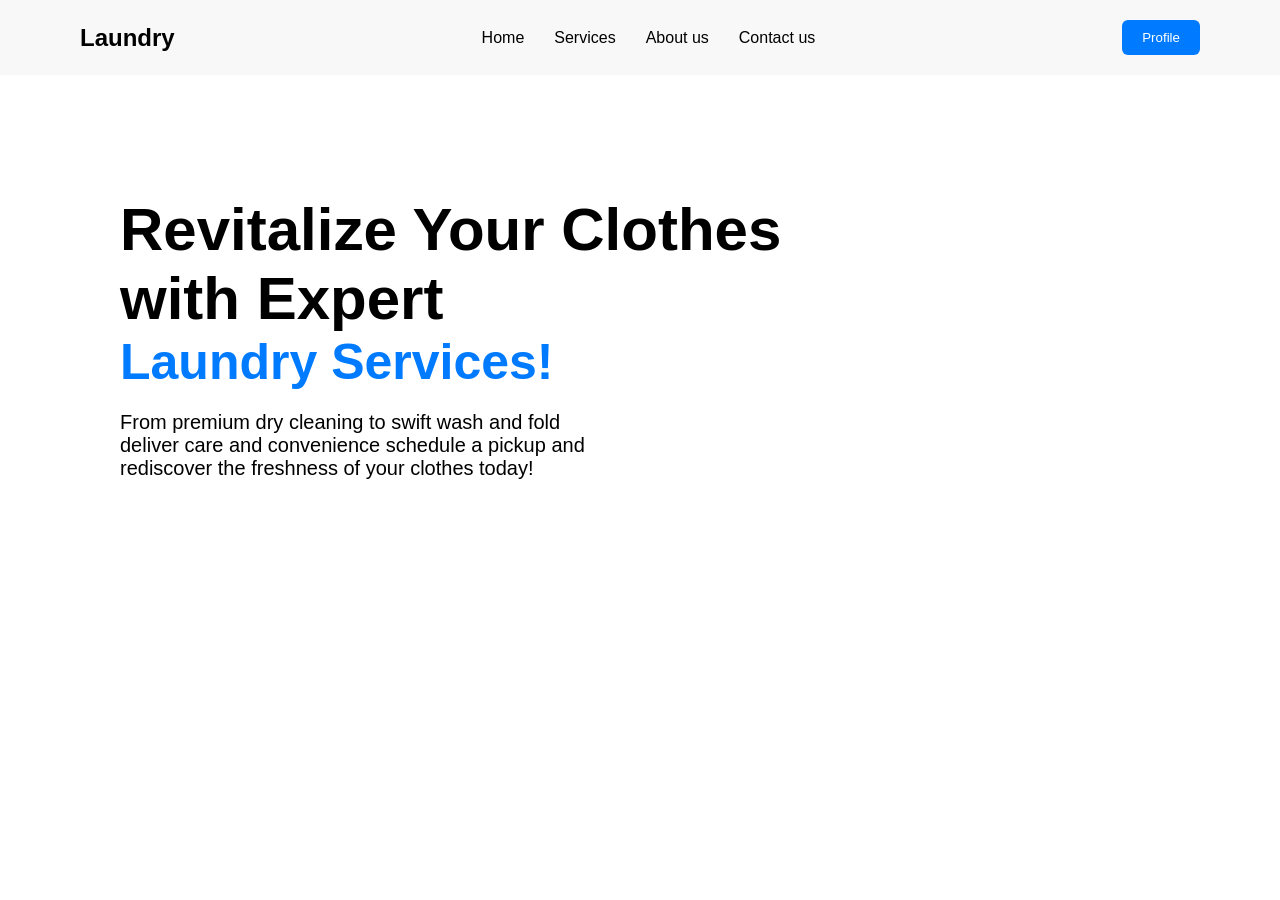
==== assignment-4/index.html @ f38f3993 "added title and para with css" ====
<!DOCTYPE html>
<html lang="en">
<head>
    <meta charset="UTF-8">
    <meta name="viewport" content="width=device-width, initial-scale=1.0">
    <title>Laundry website</title>
    <link rel="stylesheet" href="style.css">
</head>
<body>

    <header>
        <nav class="navbar">
            <h2 class="nav-h2">Laundry</h2>

            <ul class="nav-items">
                <li><a href="#">Home</a></li>
                <li><a href="#">Services</a></li>
                <li><a href="#">About us</a></li>
                <li><a href="#">Contact us</a></li>
            </ul>

            <button class="profile-btn">Profile</button>
        </nav>
    </header>

    <div class="h1">
        <h1 class="h1-1">Revitalize Your Clothes <br> with Expert</h1>
        <h1><span class="h1-2">Laundry Services!</span></h1>
        <p class="para">From premium dry cleaning to swift wash and fold <br> 
        deliver care and convenience schedule a pickup and <br>
        rediscover the freshness of your clothes today!</p>
    </div>
    
</body>
</html>
---- assignment-4/style.css ----
* {
    margin: 0;
    padding: 0;
    box-sizing: border-box;
}

.navbar {
    display: flex;
    justify-content: space-between;
    align-items: center;
    padding: 20px 80px;
    background-color: #f8f8f8;
}

.nav-items {
    display: flex;
    gap: 30px;
    list-style: none;
    justify-content: center;
    flex: 2;
}

.nav-h2 {
    font-family: sans-serif;
    font-weight: 600;
}

.nav-items a {
    text-decoration: none;
    color: black;
    font-size: 16px;
    font-family: sans-serif;
    font-weight: 500;
    position: relative;
    display: inline-block;
}

.nav-items a::after {
    content: "";
    position: absolute;
    left: 0;
    bottom: -5px;
    width: 0;
    height: 2px;
    background: #007bff;
    transition: width 0.3s ease;
}

.nav-items a:hover::after {
    width: 100%;
}

.profile-btn {
    flex: 1;
    max-width: fit-content;
    margin-left: auto;
    padding: 10px 20px;
    border: none;
    background: #007bff;
    color: white;
    border-radius: 6px;
    cursor: pointer;
}

.h1 {
    margin: 120px;
}

.h1-1 {
    font-family: sans-serif;
    font-size: 60px;
}

.h1-2 {
    font-family: sans-serif;
    color: #007bff;
    font-size: 50px;
}

.para {
    font-family: sans-serif;
    font-size: 20px;
    margin-top: 20px;
}
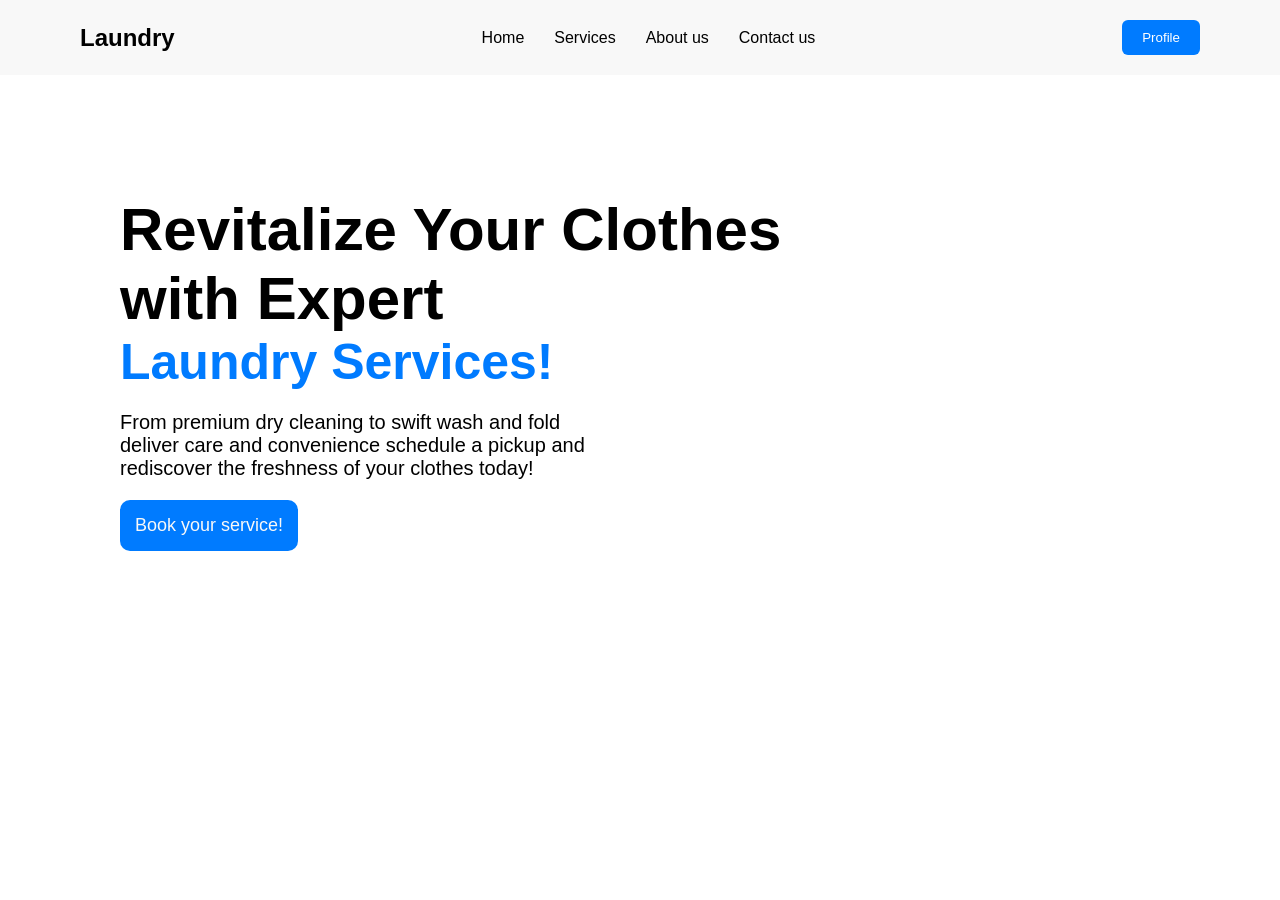
==== commit 6accb85d: "img added" ====
--- a/assignment-4/index.html
+++ b/assignment-4/index.html
@@ -29,7 +29,12 @@
         <p class="para">From premium dry cleaning to swift wash and fold <br> 
         deliver care and convenience schedule a pickup and <br>
         rediscover the freshness of your clothes today!</p>
+
+        <button class="service-btn">Book your service!</button>
     </div>
     
+    <div class="img">
+        <img src="img.png" alt="">
+    </div>
 </body>
 </html>
--- a/assignment-4/style.css
+++ b/assignment-4/style.css
@@ -81,4 +81,27 @@
     font-family: sans-serif;
     font-size: 20px;
     margin-top: 20px;
+}
+
+.service-btn {
+    margin-top: 20px;
+    background-color: #007bff;
+    color: #f8f8f8;
+    padding: 15px;
+    font-family: sans-serif;
+    font-size: 18px;
+    border-radius: 10px;
+    border-style: none;
+}
+
+.service-btn:hover {
+    background-color: #0056b3;
+    box-shadow: 0 8px 20px rgba(0, 123, 255, 0.3);
+}
+
+.img {
+    max-width: 100%;
+    height: auto;
+    display: block;
+
 }
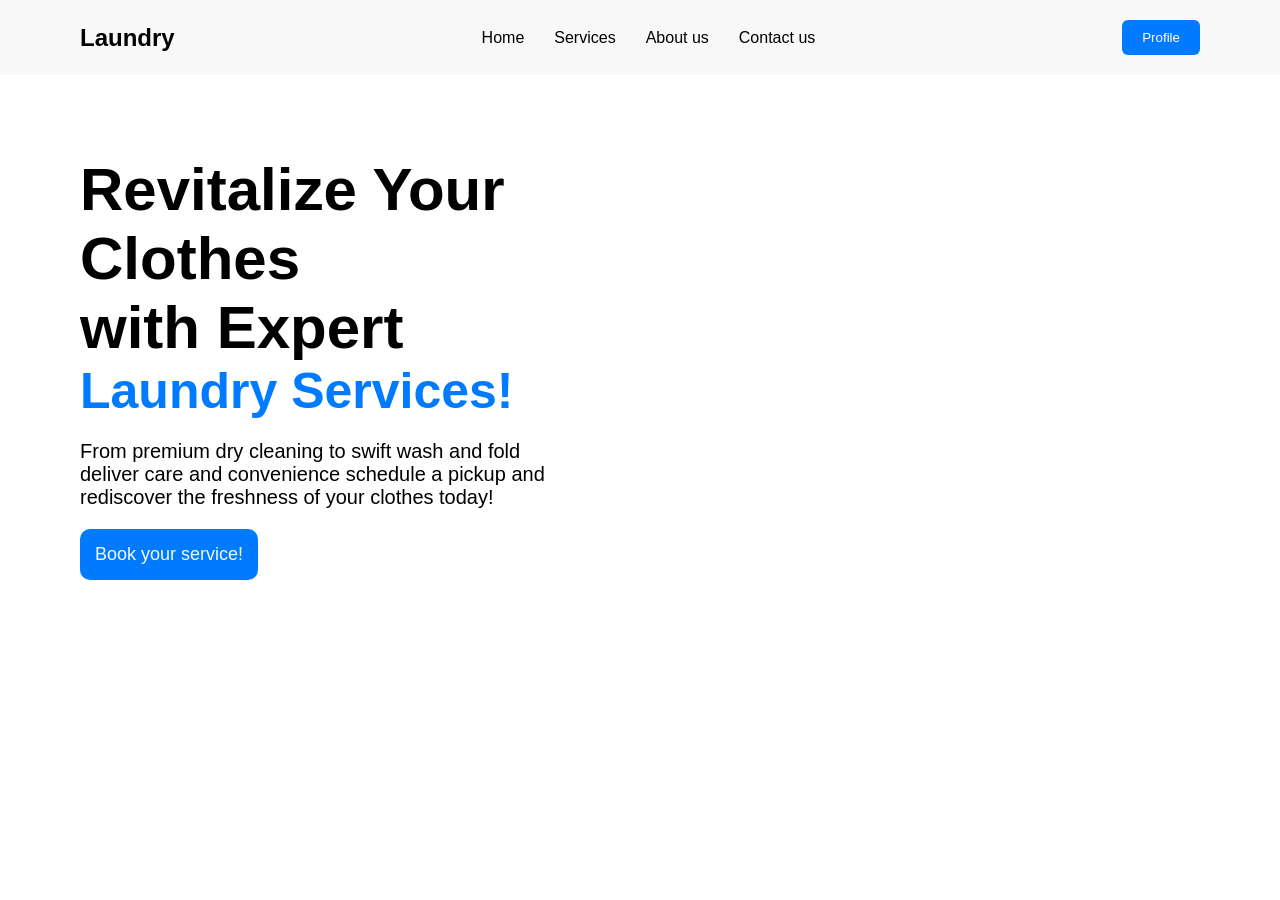
==== commit 16586bf5: "image fixed to right" ====
--- a/assignment-4/index.html
+++ b/assignment-4/index.html
@@ -23,18 +23,24 @@
         </nav>
     </header>
 
+    <div class="hero">
+
     <div class="h1">
         <h1 class="h1-1">Revitalize Your Clothes <br> with Expert</h1>
         <h1><span class="h1-2">Laundry Services!</span></h1>
-        <p class="para">From premium dry cleaning to swift wash and fold <br> 
-        deliver care and convenience schedule a pickup and <br>
-        rediscover the freshness of your clothes today!</p>
+
+        <p class="para">
+            From premium dry cleaning to swift wash and fold <br>
+            deliver care and convenience schedule a pickup and <br>
+            rediscover the freshness of your clothes today!
+        </p>
 
         <button class="service-btn">Book your service!</button>
     </div>
-    
+
     <div class="img">
         <img src="img.png" alt="">
     </div>
+</div>
 </body>
 </html>
--- a/assignment-4/style.css
+++ b/assignment-4/style.css
@@ -99,9 +99,27 @@
     box-shadow: 0 8px 20px rgba(0, 123, 255, 0.3);
 }
 
+.hero {
+    display: flex;
+    justify-content: space-between;
+    align-items: flex-start; 
+    padding: 80px;
+    gap: 50px;
+}
+
+.h1 {
+    flex: 1;
+    margin: 0;
+}
+
 .img {
+    flex: 1;
+    display: flex;
+    justify-content: flex-end;
+}
+
+.img img {
+    width: 500px;
     max-width: 100%;
     height: auto;
-    display: block;
-
-}+}
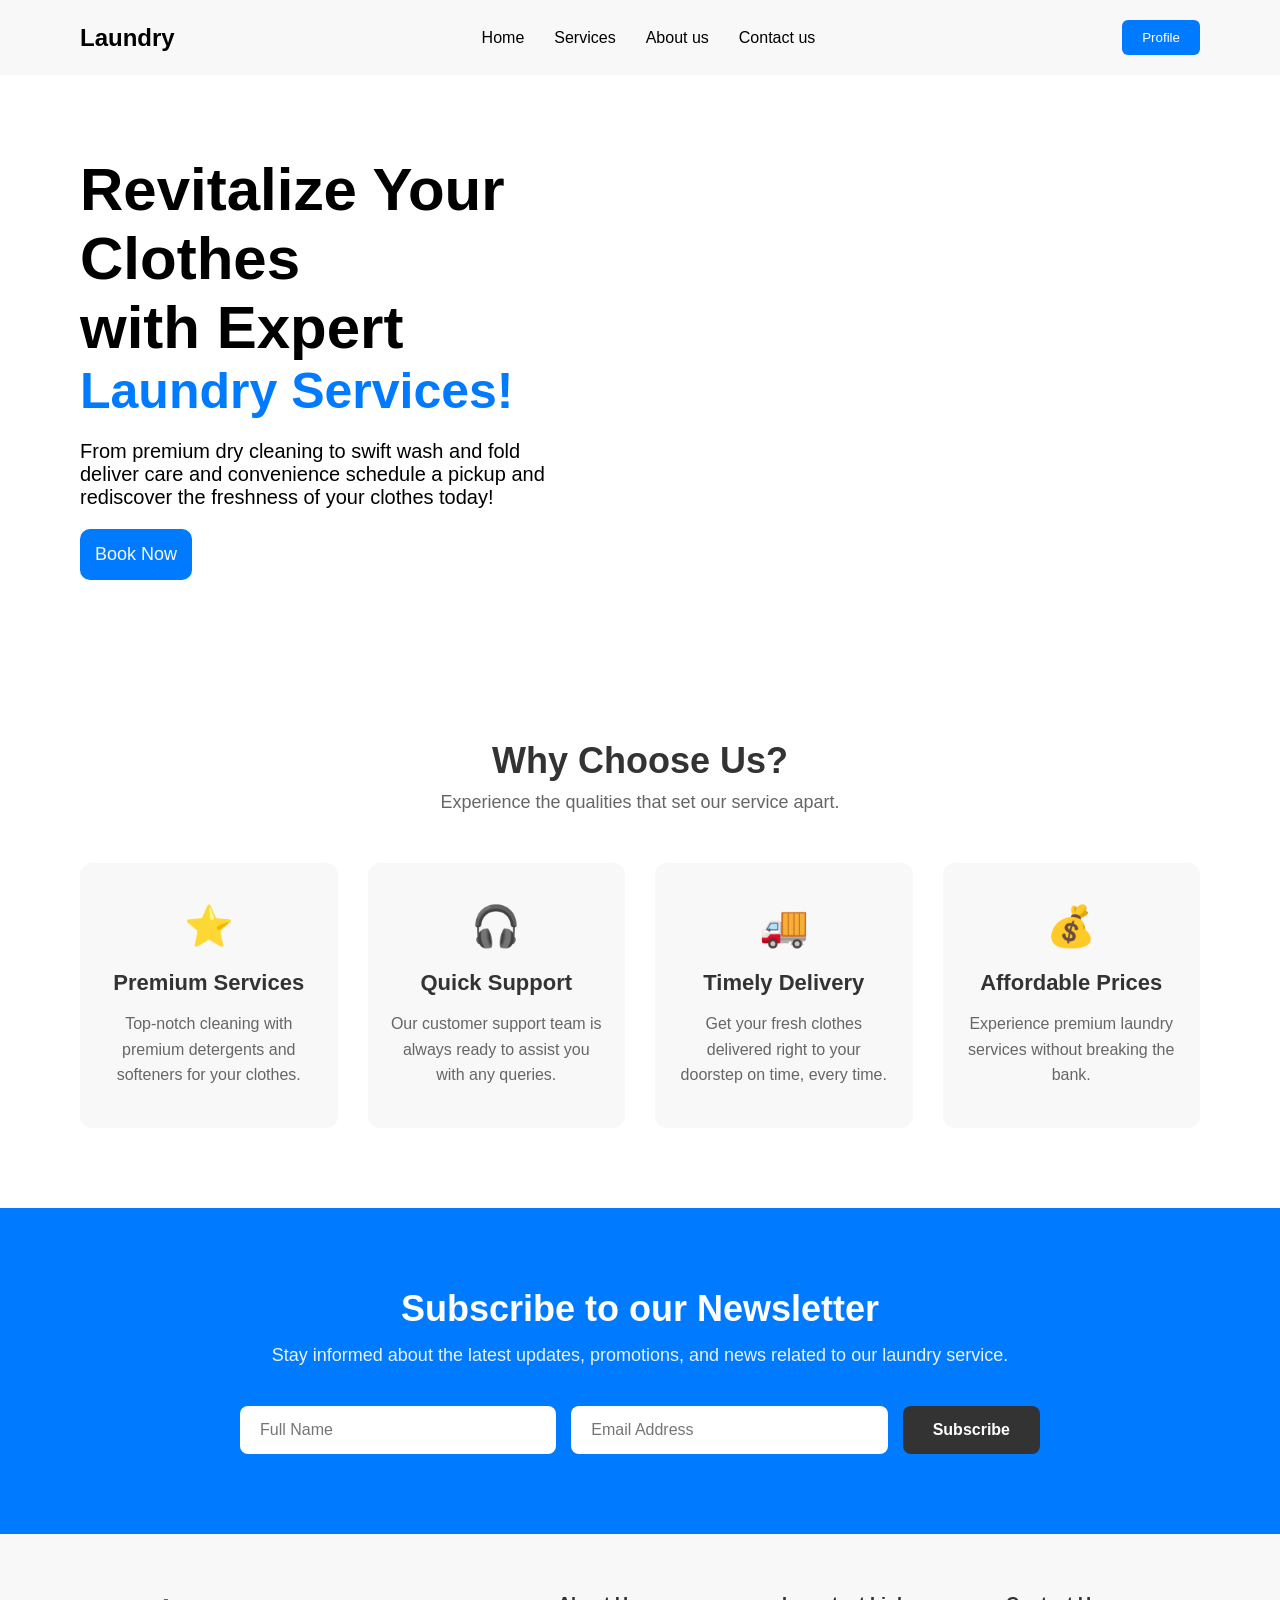
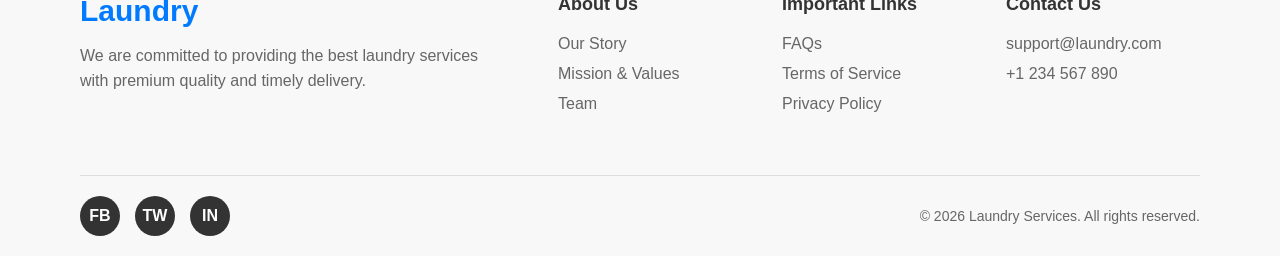
==== commit 0dfaf05f: "integrated email.js" ====
--- a/assignment-4/index.html
+++ b/assignment-4/index.html
@@ -35,12 +35,99 @@
             rediscover the freshness of your clothes today!
         </p>
 
-        <button class="service-btn">Book your service!</button>
+        <button class="service-btn" id="book-btn">Book Now</button>
+        <div id="booking-msg" class="booking-msg">Thank you For Booking the Service We will get back to you soon!</div>
     </div>
 
     <div class="img">
         <img src="img.png" alt="">
     </div>
 </div>
+
+<section class="quality-section">
+    <div class="section-title">
+        <h2>Why Choose Us?</h2>
+        <p>Experience the qualities that set our service apart.</p>
+    </div>
+    <div class="qualities-container">
+        <div class="quality-card">
+            <div class="icon">⭐</div>
+            <h3>Premium Services</h3>
+            <p>Top-notch cleaning with premium detergents and softeners for your clothes.</p>
+        </div>
+        <div class="quality-card">
+            <div class="icon">🎧</div>
+            <h3>Quick Support</h3>
+            <p>Our customer support team is always ready to assist you with any queries.</p>
+        </div>
+        <div class="quality-card">
+            <div class="icon">🚚</div>
+            <h3>Timely Delivery</h3>
+            <p>Get your fresh clothes delivered right to your doorstep on time, every time.</p>
+        </div>
+        <div class="quality-card">
+            <div class="icon">💰</div>
+            <h3>Affordable Prices</h3>
+            <p>Experience premium laundry services without breaking the bank.</p>
+        </div>
+    </div>
+</section>
+
+<section class="newsletter-section">
+    <div class="newsletter-content">
+        <h2>Subscribe to our Newsletter</h2>
+        <p>Stay informed about the latest updates, promotions, and news related to our laundry service.</p>
+        <form id="newsletter-form" class="newsletter-form">
+            <input type="text" id="name" placeholder="Full Name" required>
+            <input type="email" id="email" placeholder="Email Address" required>
+            <button type="submit" class="subscribe-btn">Subscribe</button>
+        </form>
+    </div>
+</section>
+
+<footer class="footer">
+    <div class="footer-container">
+        <div class="footer-logo">
+            <h2>Laundry</h2>
+            <p>We are committed to providing the best laundry services with premium quality and timely delivery.</p>
+        </div>
+        <div class="footer-links">
+            <div class="link-group">
+                <h3>About Us</h3>
+                <ul>
+                    <li><a href="#">Our Story</a></li>
+                    <li><a href="#">Mission & Values</a></li>
+                    <li><a href="#">Team</a></li>
+                </ul>
+            </div>
+            <div class="link-group">
+                <h3>Important Links</h3>
+                <ul>
+                    <li><a href="#">FAQs</a></li>
+                    <li><a href="#">Terms of Service</a></li>
+                    <li><a href="#">Privacy Policy</a></li>
+                </ul>
+            </div>
+            <div class="link-group">
+                <h3>Contact Us</h3>
+                <ul>
+                    <li><a href="mailto:support@laundry.com">support@laundry.com</a></li>
+                    <li><a href="tel:+1234567890">+1 234 567 890</a></li>
+                </ul>
+            </div>
+        </div>
+    </div>
+    <div class="footer-bottom">
+        <div class="social-icons">
+            <a href="#">FB</a>
+            <a href="#">TW</a>
+            <a href="#">IN</a>
+        </div>
+        <p>&copy; 2026 Laundry Services. All rights reserved.</p>
+    </div>
+</footer>
+
+<script type="text/javascript" src="https://cdn.jsdelivr.net/npm/@emailjs/browser@3/dist/email.min.js"></script>
+<script src="script.js"></script>
 </body>
 </html>
--- a/assignment-4/style.css
+++ b/assignment-4/style.css
@@ -123,3 +123,245 @@
     max-width: 100%;
     height: auto;
 }
+
+/* Booking Message */
+.booking-msg {
+    display: none;
+    color: #28a745;
+    margin-top: 15px;
+    font-family: sans-serif;
+    font-size: 16px;
+    font-weight: 500;
+}
+
+/* Quality Description Section */
+.quality-section {
+    padding: 80px;
+    background-color: #fff;
+    text-align: center;
+}
+
+.section-title {
+    margin-bottom: 50px;
+}
+
+.section-title h2 {
+    font-family: sans-serif;
+    font-size: 36px;
+    color: #333;
+}
+
+.section-title p {
+    font-family: sans-serif;
+    color: #666;
+    margin-top: 10px;
+    font-size: 18px;
+}
+
+.qualities-container {
+    display: flex;
+    justify-content: space-between;
+    gap: 30px;
+    flex-wrap: wrap;
+}
+
+.quality-card {
+    flex: 1;
+    min-width: 250px;
+    padding: 40px 20px;
+    background: #f8f8f8;
+    border-radius: 12px;
+    transition: transform 0.3s ease, box-shadow 0.3s ease;
+}
+
+.quality-card:hover {
+    transform: translateY(-10px);
+    box-shadow: 0 15px 30px rgba(0,0,0,0.1);
+    background: #fff;
+}
+
+.quality-card .icon {
+    font-size: 40px;
+    margin-bottom: 20px;
+}
+
+.quality-card h3 {
+    font-family: sans-serif;
+    font-size: 22px;
+    color: #333;
+    margin-bottom: 15px;
+}
+
+.quality-card p {
+    font-family: sans-serif;
+    color: #666;
+    line-height: 1.6;
+}
+
+/* Newsletter Section */
+.newsletter-section {
+    background-color: #007bff;
+    padding: 80px 20px;
+    text-align: center;
+    color: white;
+}
+
+.newsletter-content h2 {
+    font-family: sans-serif;
+    font-size: 36px;
+    margin-bottom: 15px;
+}
+
+.newsletter-content p {
+    font-family: sans-serif;
+    font-size: 18px;
+    margin-bottom: 40px;
+    opacity: 0.9;
+}
+
+.newsletter-form {
+    display: flex;
+    justify-content: center;
+    gap: 15px;
+    max-width: 800px;
+    margin: 0 auto;
+    flex-wrap: wrap;
+}
+
+.newsletter-form input {
+    padding: 15px 20px;
+    border: none;
+    border-radius: 8px;
+    font-size: 16px;
+    font-family: sans-serif;
+    flex: 1;
+    min-width: 200px;
+}
+
+.newsletter-form input:focus {
+    outline: 2px solid #fff;
+}
+
+.subscribe-btn {
+    padding: 15px 30px;
+    background-color: #333;
+    color: white;
+    border: none;
+    border-radius: 8px;
+    font-size: 16px;
+    font-family: sans-serif;
+    cursor: pointer;
+    transition: background-color 0.3s ease;
+    font-weight: 600;
+}
+
+.subscribe-btn:hover {
+    background-color: #111;
+}
+
+/* Footer */
+.footer {
+    background-color: #f8f8f8;
+    padding: 60px 80px 20px;
+    font-family: sans-serif;
+}
+
+.footer-container {
+    display: flex;
+    justify-content: space-between;
+    gap: 50px;
+    flex-wrap: wrap;
+    margin-bottom: 50px;
+}
+
+.footer-logo {
+    flex: 2;
+    min-width: 250px;
+}
+
+.footer-logo h2 {
+    font-size: 30px;
+    color: #007bff;
+    margin-bottom: 15px;
+}
+
+.footer-logo p {
+    color: #666;
+    line-height: 1.6;
+}
+
+.footer-links {
+    flex: 3;
+    display: flex;
+    justify-content: space-between;
+    gap: 30px;
+    flex-wrap: wrap;
+}
+
+.link-group {
+    flex: 1;
+    min-width: 150px;
+}
+
+.link-group h3 {
+    font-size: 18px;
+    color: #333;
+    margin-bottom: 20px;
+}
+
+.link-group ul {
+    list-style: none;
+    padding: 0;
+}
+
+.link-group ul li {
+    margin-bottom: 12px;
+}
+
+.link-group ul li a {
+    text-decoration: none;
+    color: #666;
+    transition: color 0.3s ease;
+}
+
+.link-group ul li a:hover {
+    color: #007bff;
+}
+
+.footer-bottom {
+    display: flex;
+    justify-content: space-between;
+    align-items: center;
+    padding-top: 20px;
+    border-top: 1px solid #ddd;
+    flex-wrap: wrap;
+    gap: 20px;
+}
+
+.social-icons {
+    display: flex;
+    gap: 15px;
+}
+
+.social-icons a {
+    display: flex;
+    align-items: center;
+    justify-content: center;
+    width: 40px;
+    height: 40px;
+    background-color: #333;
+    color: white;
+    text-decoration: none;
+    border-radius: 50%;
+    transition: background-color 0.3s ease;
+    font-weight: 600;
+}
+
+.social-icons a:hover {
+    background-color: #007bff;
+}
+
+.footer-bottom p {
+    color: #666;
+    font-size: 14px;
+}
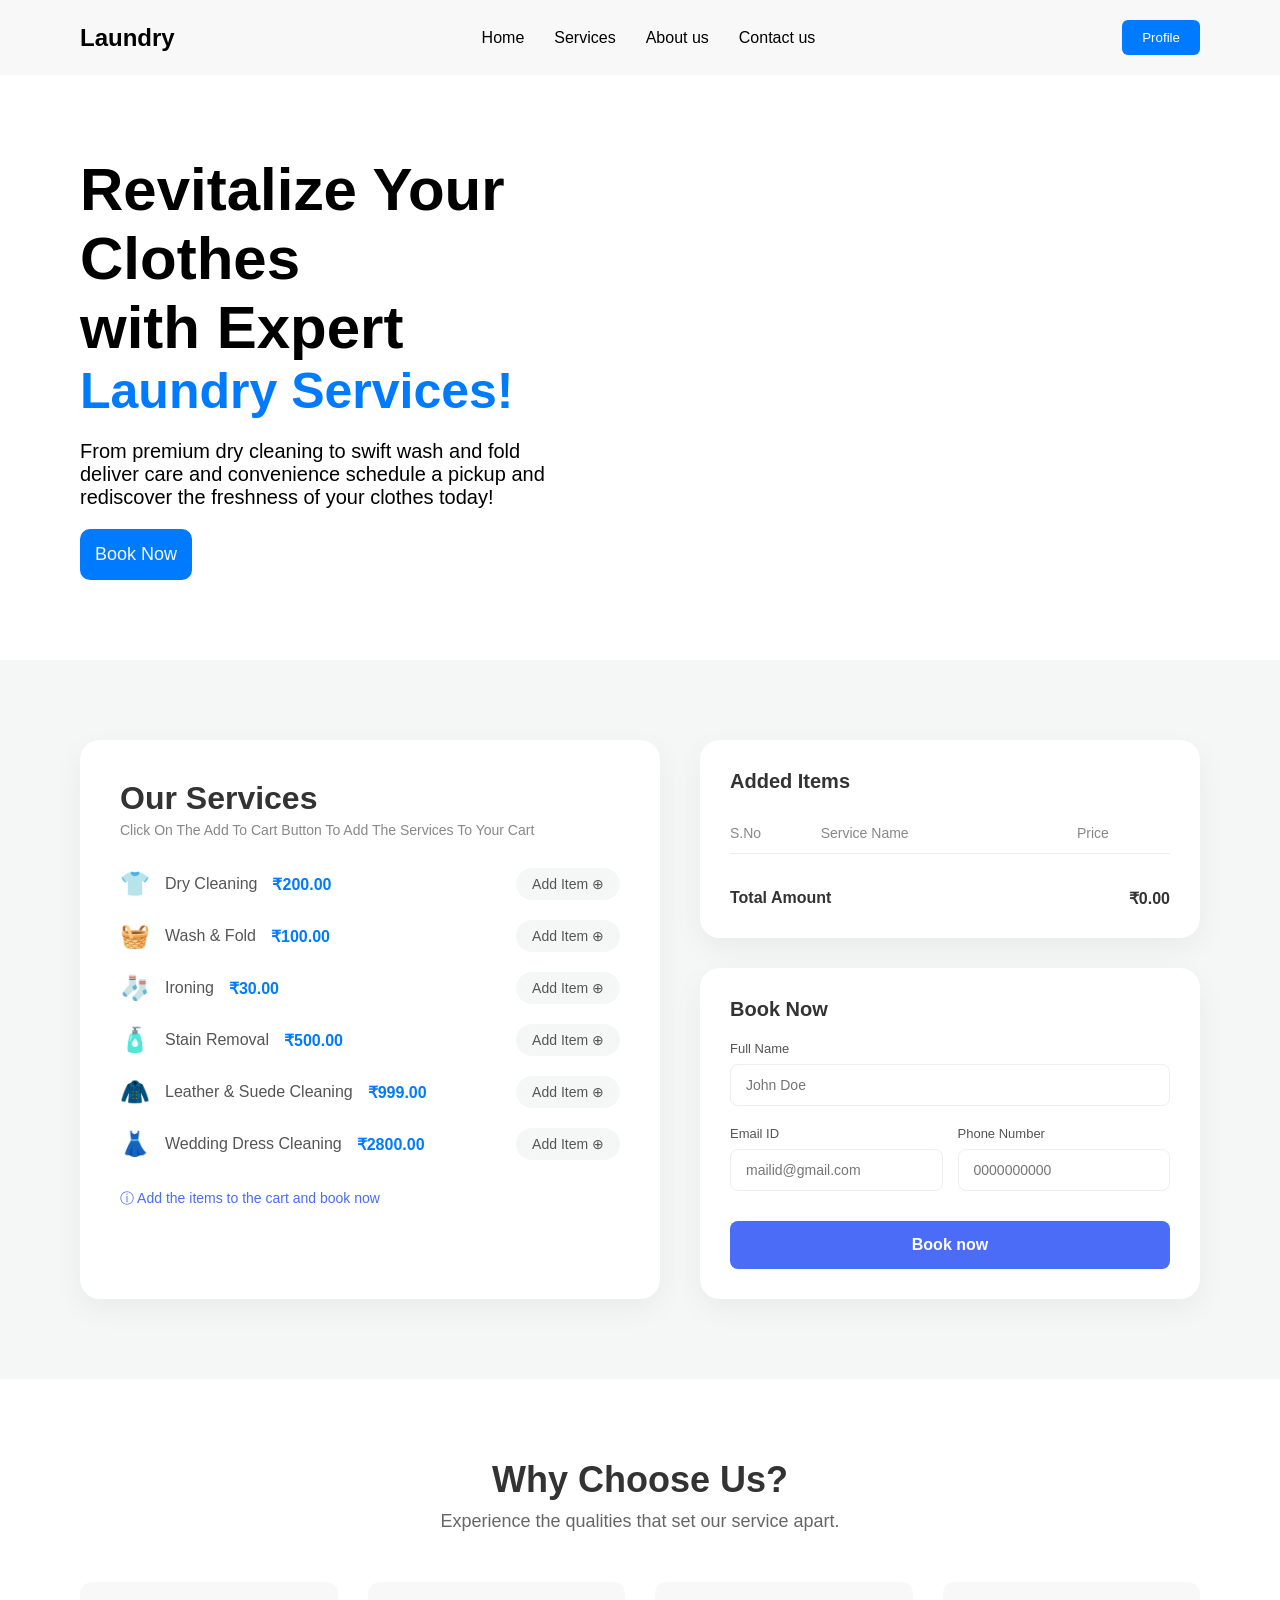
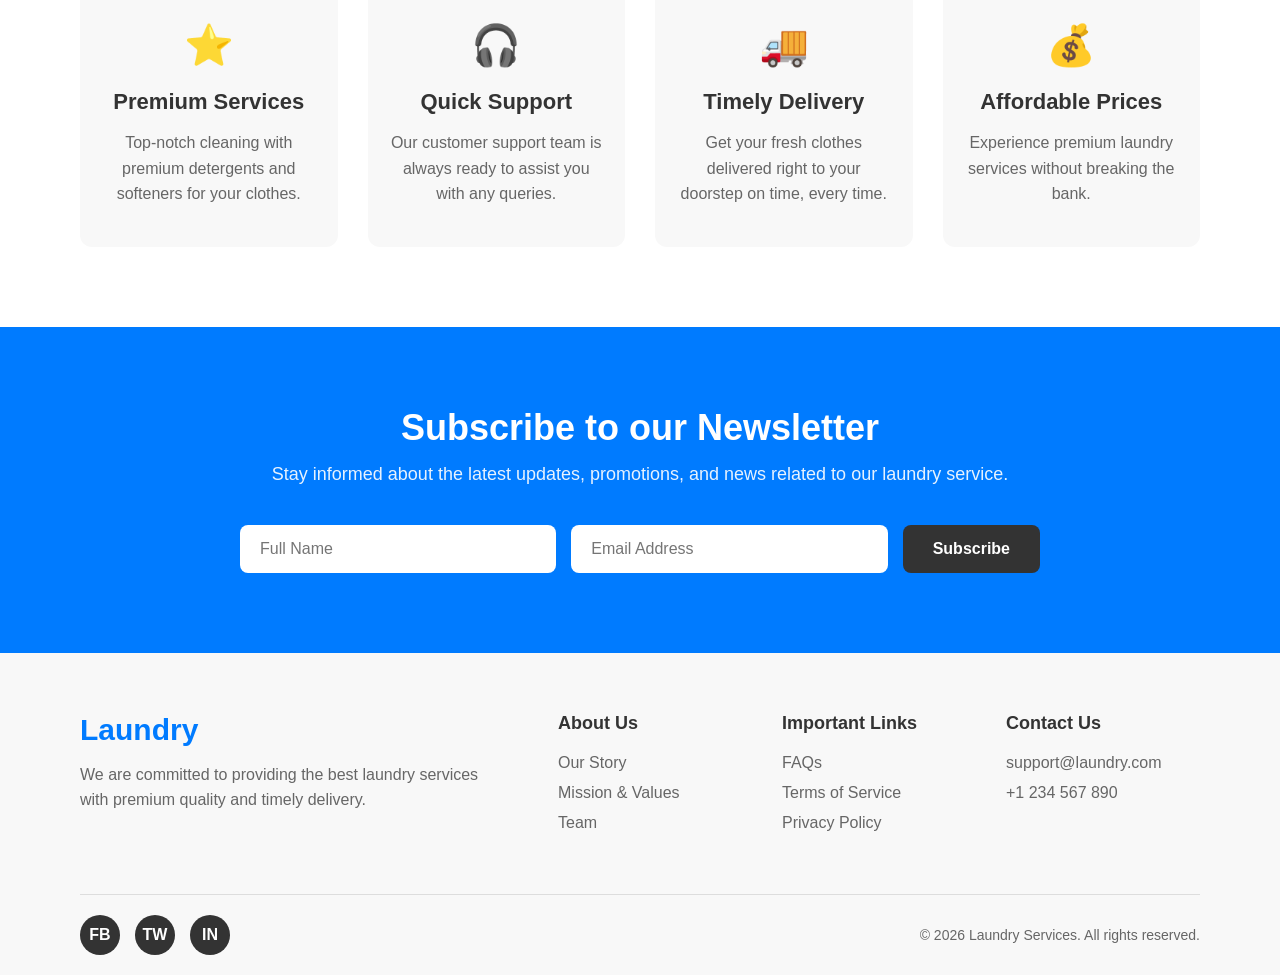
==== commit de2e401d: "checking the issue rised on email.js" ====
--- a/assignment-4/index.html
+++ b/assignment-4/index.html
@@ -44,6 +44,113 @@
     </div>
 </div>
 
+<section id="services-booking-section" class="services-booking-section">
+    <div class="services-left">
+        <h2>Our Services</h2>
+        <p class="subtitle">Click On The Add To Cart Button To Add The Services To Your Cart</p>
+        
+        <div class="services-list" id="services-list">
+            <div class="service-item">
+                <div class="service-info">
+                    <span class="service-icon">👕</span>
+                    <span class="service-name">Dry Cleaning</span>
+                    <span class="service-price">₹200.00</span>
+                </div>
+                <button class="action-btn add-btn" data-id="1" data-name="Dry Cleaning" data-price="200">Add Item ⊕</button>
+            </div>
+            
+            <div class="service-item">
+                <div class="service-info">
+                    <span class="service-icon">🧺</span>
+                    <span class="service-name">Wash & Fold</span>
+                    <span class="service-price">₹100.00</span>
+                </div>
+                <button class="action-btn add-btn" data-id="2" data-name="Wash & Fold" data-price="100">Add Item ⊕</button>
+            </div>
+
+            <div class="service-item">
+                <div class="service-info">
+                    <span class="service-icon">🧦</span>
+                    <span class="service-name">Ironing</span>
+                    <span class="service-price">₹30.00</span>
+                </div>
+                <button class="action-btn add-btn" data-id="3" data-name="Ironing" data-price="30">Add Item ⊕</button>
+            </div>
+
+            <div class="service-item">
+                <div class="service-info">
+                    <span class="service-icon">🧴</span>
+                    <span class="service-name">Stain Removal</span>
+                    <span class="service-price">₹500.00</span>
+                </div>
+                <button class="action-btn add-btn" data-id="4" data-name="Stain Removal" data-price="500">Add Item ⊕</button>
+            </div>
+
+            <div class="service-item">
+                <div class="service-info">
+                    <span class="service-icon">🧥</span>
+                    <span class="service-name">Leather & Suede Cleaning</span>
+                    <span class="service-price">₹999.00</span>
+                </div>
+                <button class="action-btn add-btn" data-id="5" data-name="Leather & Suede Cleaning" data-price="999">Add Item ⊕</button>
+            </div>
+
+            <div class="service-item">
+                <div class="service-info">
+                    <span class="service-icon">👗</span>
+                    <span class="service-name">Wedding Dress Cleaning</span>
+                    <span class="service-price">₹2800.00</span>
+                </div>
+                <button class="action-btn add-btn" data-id="6" data-name="Wedding Dress Cleaning" data-price="2800">Add Item ⊕</button>
+            </div>
+        </div>
+        <p class="footer-note">ⓘ Add the items to the cart and book now</p>
+    </div>
+    
+    <div class="cart-booking-right">
+        <div class="cart-container">
+            <h3>Added Items</h3>
+            <table class="cart-table">
+                <thead>
+                    <tr>
+                        <th>S.No</th>
+                        <th>Service Name</th>
+                        <th>Price</th>
+                    </tr>
+                </thead>
+                <tbody id="cart-body">
+                    <!-- Cart items injected by JS -->
+                </tbody>
+            </table>
+            <div class="cart-total">
+                <span>Total Amount</span>
+                <span id="total-amount">₹0.00</span>
+            </div>
+        </div>
+        
+        <div class="booking-form-container">
+            <h3>Book Now</h3>
+            <form id="book-form">
+                <div class="form-group full-width">
+                    <label>Full Name</label>
+                    <input type="text" id="b-name" placeholder="John Doe" required>
+                </div>
+                <div class="form-row">
+                    <div class="form-group">
+                        <label>Email ID</label>
+                        <input type="email" id="b-email" placeholder="mailid@gmail.com" required>
+                    </div>
+                    <div class="form-group">
+                        <label>Phone Number</label>
+                        <input type="tel" id="b-phone" placeholder="0000000000" required>
+                    </div>
+                </div>
+                <button type="submit" class="submit-book-btn">Book now</button>
+            </form>
+        </div>
+    </div>
+</section>
+
 <section class="quality-section">
     <div class="section-title">
         <h2>Why Choose Us?</h2>
--- a/assignment-4/style.css
+++ b/assignment-4/style.css
@@ -356,6 +356,201 @@
     transition: background-color 0.3s ease;
     font-weight: 600;
 }
+    gap: 30px;
+    flex-wrap: wrap;
+}
+
+.quality-card {
+    flex: 1;
+    min-width: 250px;
+    padding: 40px 20px;
+    background: #f8f8f8;
+    border-radius: 12px;
+    transition: transform 0.3s ease, box-shadow 0.3s ease;
+}
+
+.quality-card:hover {
+    transform: translateY(-10px);
+    box-shadow: 0 15px 30px rgba(0,0,0,0.1);
+    background: #fff;
+}
+
+.quality-card .icon {
+    font-size: 40px;
+    margin-bottom: 20px;
+}
+
+.quality-card h3 {
+    font-family: sans-serif;
+    font-size: 22px;
+    color: #333;
+    margin-bottom: 15px;
+}
+
+.quality-card p {
+    font-family: sans-serif;
+    color: #666;
+    line-height: 1.6;
+}
+
+/* Newsletter Section */
+.newsletter-section {
+    background-color: #007bff;
+    padding: 80px 20px;
+    text-align: center;
+    color: white;
+}
+
+.newsletter-content h2 {
+    font-family: sans-serif;
+    font-size: 36px;
+    margin-bottom: 15px;
+}
+
+.newsletter-content p {
+    font-family: sans-serif;
+    font-size: 18px;
+    margin-bottom: 40px;
+    opacity: 0.9;
+}
+
+.newsletter-form {
+    display: flex;
+    justify-content: center;
+    gap: 15px;
+    max-width: 800px;
+    margin: 0 auto;
+    flex-wrap: wrap;
+}
+
+.newsletter-form input {
+    padding: 15px 20px;
+    border: none;
+    border-radius: 8px;
+    font-size: 16px;
+    font-family: sans-serif;
+    flex: 1;
+    min-width: 200px;
+}
+
+.newsletter-form input:focus {
+    outline: 2px solid #fff;
+}
+
+.subscribe-btn {
+    padding: 15px 30px;
+    background-color: #333;
+    color: white;
+    border: none;
+    border-radius: 8px;
+    font-size: 16px;
+    font-family: sans-serif;
+    cursor: pointer;
+    transition: background-color 0.3s ease;
+    font-weight: 600;
+}
+
+.subscribe-btn:hover {
+    background-color: #111;
+}
+
+/* Footer */
+.footer {
+    background-color: #f8f8f8;
+    padding: 60px 80px 20px;
+    font-family: sans-serif;
+}
+
+.footer-container {
+    display: flex;
+    justify-content: space-between;
+    gap: 50px;
+    flex-wrap: wrap;
+    margin-bottom: 50px;
+}
+
+.footer-logo {
+    flex: 2;
+    min-width: 250px;
+}
+
+.footer-logo h2 {
+    font-size: 30px;
+    color: #007bff;
+    margin-bottom: 15px;
+}
+
+.footer-logo p {
+    color: #666;
+    line-height: 1.6;
+}
+
+.footer-links {
+    flex: 3;
+    display: flex;
+    justify-content: space-between;
+    gap: 30px;
+    flex-wrap: wrap;
+}
+
+.link-group {
+    flex: 1;
+    min-width: 150px;
+}
+
+.link-group h3 {
+    font-size: 18px;
+    color: #333;
+    margin-bottom: 20px;
+}
+
+.link-group ul {
+    list-style: none;
+    padding: 0;
+}
+
+.link-group ul li {
+    margin-bottom: 12px;
+}
+
+.link-group ul li a {
+    text-decoration: none;
+    color: #666;
+    transition: color 0.3s ease;
+}
+
+.link-group ul li a:hover {
+    color: #007bff;
+}
+
+.footer-bottom {
+    display: flex;
+    justify-content: space-between;
+    align-items: center;
+    padding-top: 20px;
+    border-top: 1px solid #ddd;
+    flex-wrap: wrap;
+    gap: 20px;
+}
+
+.social-icons {
+    display: flex;
+    gap: 15px;
+}
+
+.social-icons a {
+    display: flex;
+    align-items: center;
+    justify-content: center;
+    width: 40px;
+    height: 40px;
+    background-color: #333;
+    color: white;
+    text-decoration: none;
+    border-radius: 50%;
+    transition: background-color 0.3s ease;
+    font-weight: 600;
+}
 
 .social-icons a:hover {
     background-color: #007bff;
@@ -365,3 +560,216 @@
     color: #666;
     font-size: 14px;
 }
+
+/* Services Booking Section */
+.services-booking-section {
+    padding: 80px;
+    background-color: #f4f7f6;
+    display: flex;
+    gap: 40px;
+    font-family: sans-serif;
+    justify-content: center;
+    flex-wrap: wrap;
+}
+
+.services-left, .cart-booking-right {
+    flex: 1;
+    min-width: 350px;
+    max-width: 600px;
+}
+
+.services-left {
+    background: #fff;
+    padding: 40px;
+    border-radius: 20px;
+    box-shadow: 0 10px 30px rgba(0,0,0,0.05);
+}
+
+.services-left h2 {
+    font-size: 32px;
+    color: #333;
+    margin-bottom: 5px;
+}
+
+.subtitle {
+    color: #888;
+    font-size: 14px;
+    margin-bottom: 30px;
+}
+
+.services-list {
+    display: flex;
+    flex-direction: column;
+    gap: 20px;
+    margin-bottom: 30px;
+}
+
+.service-item {
+    display: flex;
+    justify-content: space-between;
+    align-items: center;
+}
+
+.service-info {
+    display: flex;
+    align-items: center;
+    gap: 15px;
+}
+
+.service-icon {
+    font-size: 24px;
+}
+
+.service-name {
+    color: #555;
+    font-size: 16px;
+}
+
+.service-price {
+    color: #007bff;
+    font-weight: 600;
+}
+
+.action-btn {
+    padding: 8px 16px;
+    border-radius: 20px;
+    font-size: 14px;
+    cursor: pointer;
+    border: none;
+    transition: all 0.2s ease;
+    font-weight: 500;
+}
+
+.add-btn {
+    background-color: #f4f7f6;
+    color: #555;
+}
+
+.add-btn:hover {
+    background-color: #e2e8e5;
+}
+
+.remove-btn {
+    background-color: #fff0f0;
+    color: #d9534f;
+}
+
+.remove-btn:hover {
+    background-color: #ffe0e0;
+}
+
+.footer-note {
+    color: #4a6cf7;
+    font-size: 14px;
+    display: flex;
+    align-items: center;
+    gap: 5px;
+}
+
+/* Cart & Booking Right */
+.cart-booking-right {
+    display: flex;
+    flex-direction: column;
+    gap: 30px;
+}
+
+.cart-container, .booking-form-container {
+    background: #fff;
+    padding: 30px;
+    border-radius: 20px;
+    box-shadow: 0 10px 30px rgba(0,0,0,0.05);
+}
+
+.cart-container h3, .booking-form-container h3 {
+    font-size: 20px;
+    color: #333;
+    margin-bottom: 20px;
+}
+
+.cart-table {
+    width: 100%;
+    border-collapse: collapse;
+    margin-bottom: 20px;
+}
+
+.cart-table th, .cart-table td {
+    padding: 12px 0;
+    text-align: left;
+    color: #555;
+    font-size: 14px;
+}
+
+.cart-table th {
+    color: #888;
+    font-weight: 500;
+    border-bottom: 1px solid #eee;
+}
+
+.cart-table td {
+    border-bottom: 1px solid #f9f9f9;
+}
+
+.cart-total {
+    display: flex;
+    justify-content: space-between;
+    font-weight: 600;
+    color: #333;
+    font-size: 16px;
+    padding-top: 15px;
+}
+
+/* Form Styles */
+#book-form {
+    display: flex;
+    flex-direction: column;
+    gap: 20px;
+}
+
+.form-group label {
+    display: block;
+    font-size: 13px;
+    color: #555;
+    margin-bottom: 8px;
+    font-weight: 500;
+}
+
+.form-group input {
+    width: 100%;
+    padding: 12px 15px;
+    border: 1px solid #eee;
+    border-radius: 8px;
+    font-size: 14px;
+    outline: none;
+    transition: border-color 0.2s ease;
+    box-sizing: border-box;
+}
+
+.form-group input:focus {
+    border-color: #4a6cf7;
+}
+
+.form-row {
+    display: flex;
+    gap: 15px;
+}
+
+.form-row .form-group {
+    flex: 1;
+}
+
+.submit-book-btn {
+    background-color: #4a6cf7;
+    color: #fff;
+    border: none;
+    padding: 15px;
+    border-radius: 8px;
+    font-size: 16px;
+    font-weight: 600;
+    cursor: pointer;
+    transition: background-color 0.3s ease;
+    margin-top: 10px;
+}
+
+.submit-book-btn:hover {
+    background-color: #3a5ce5;
+}
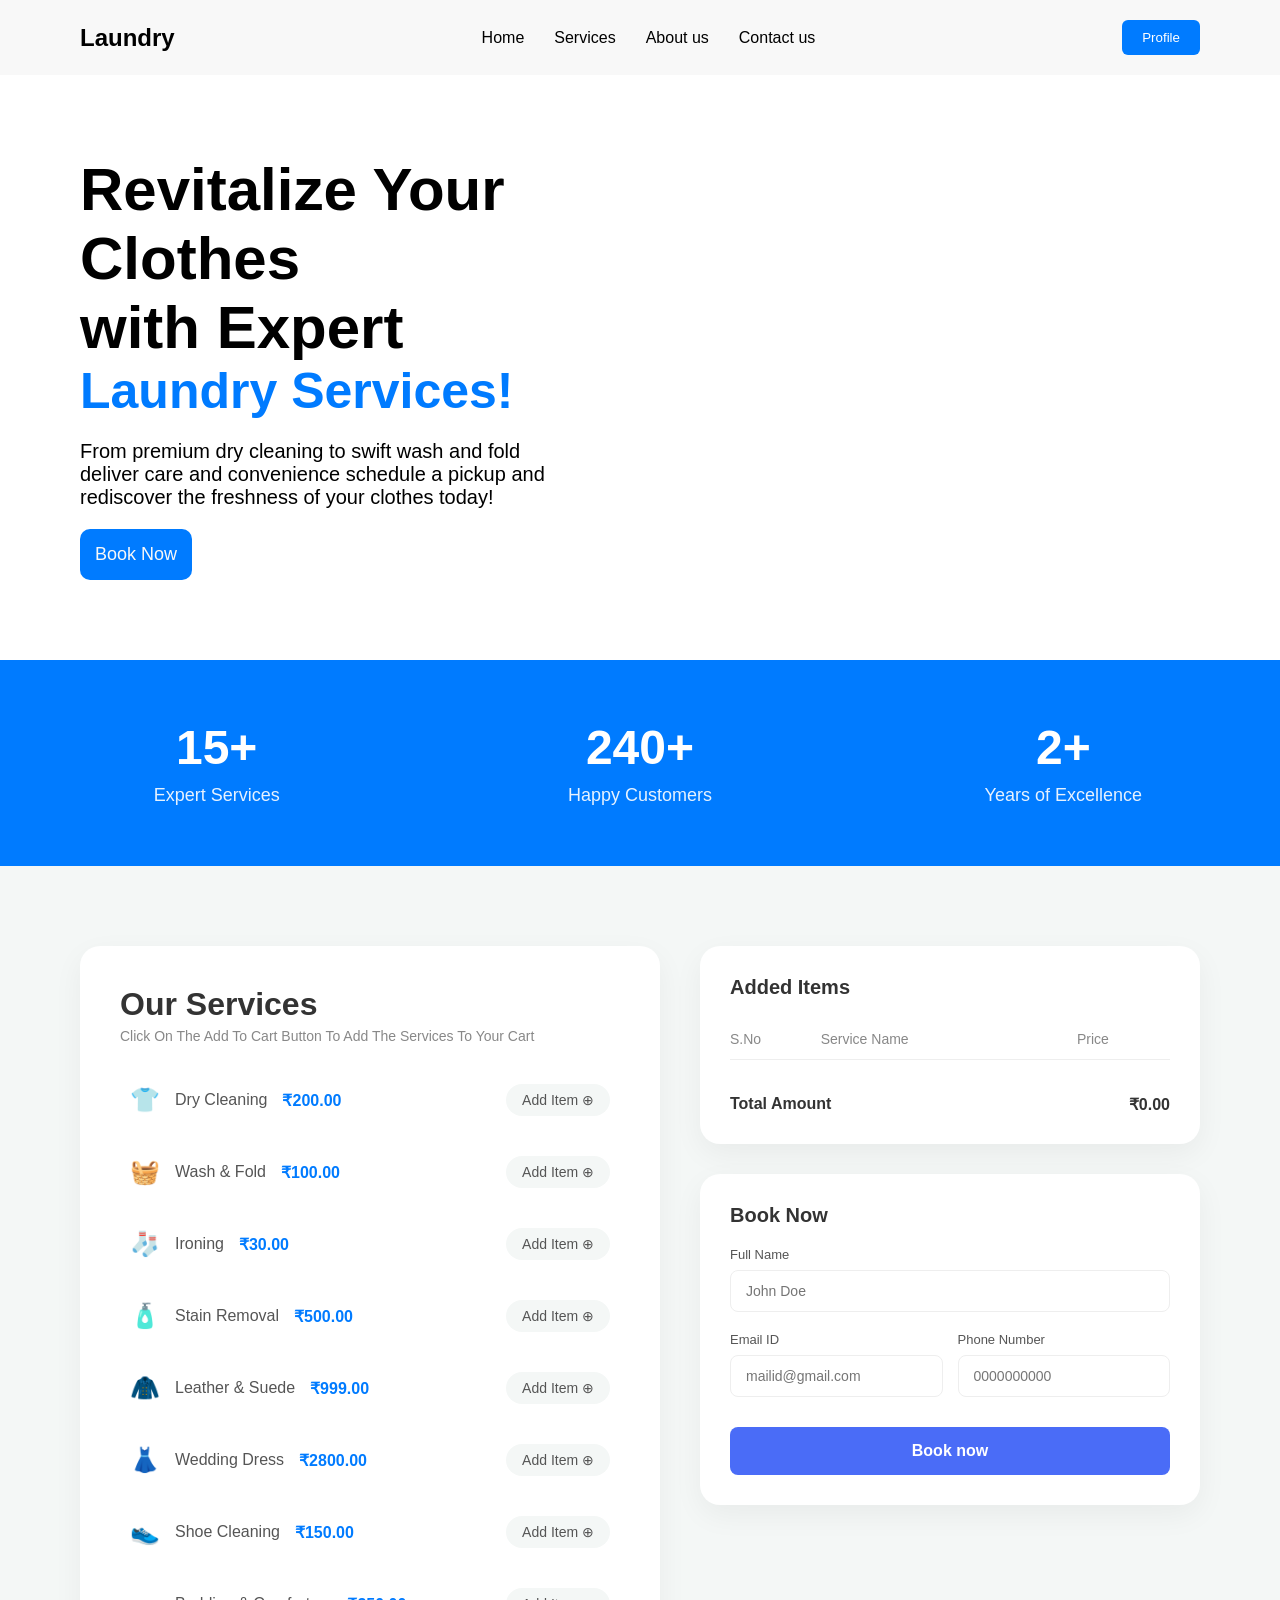
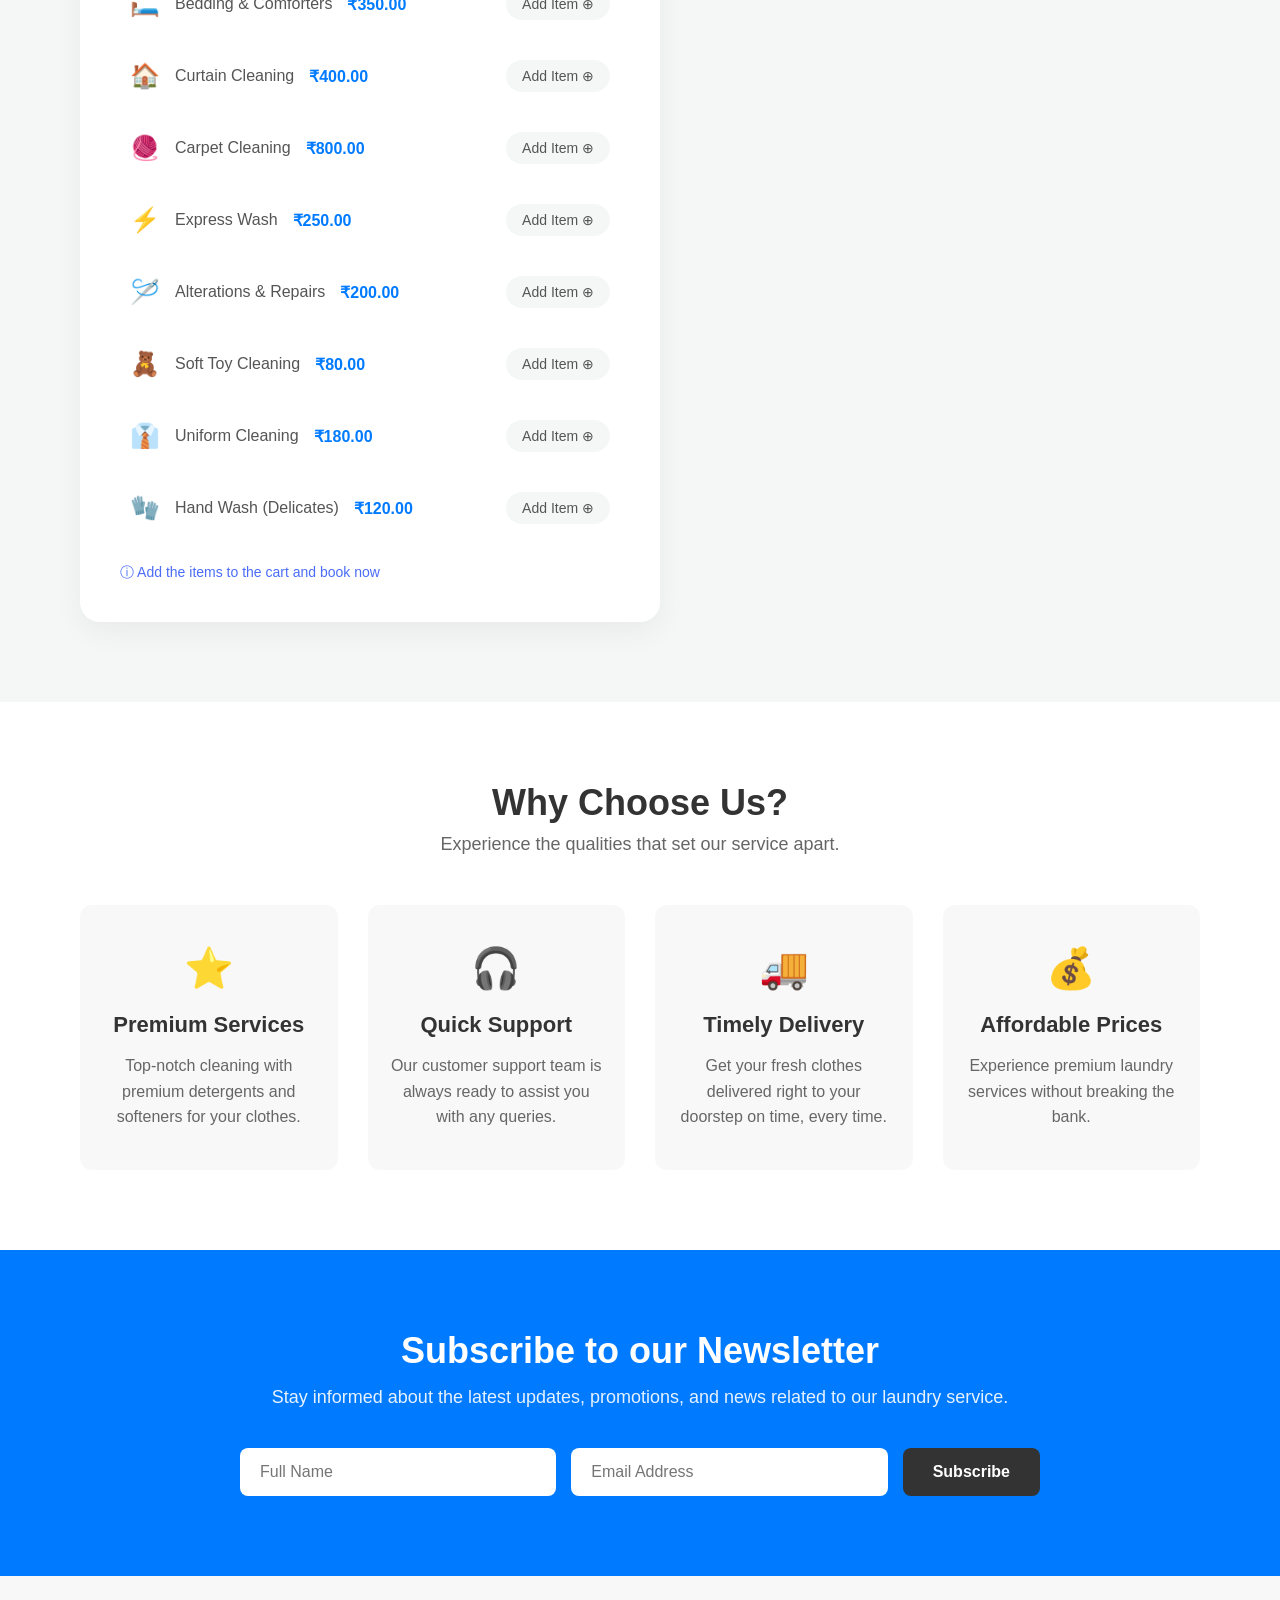
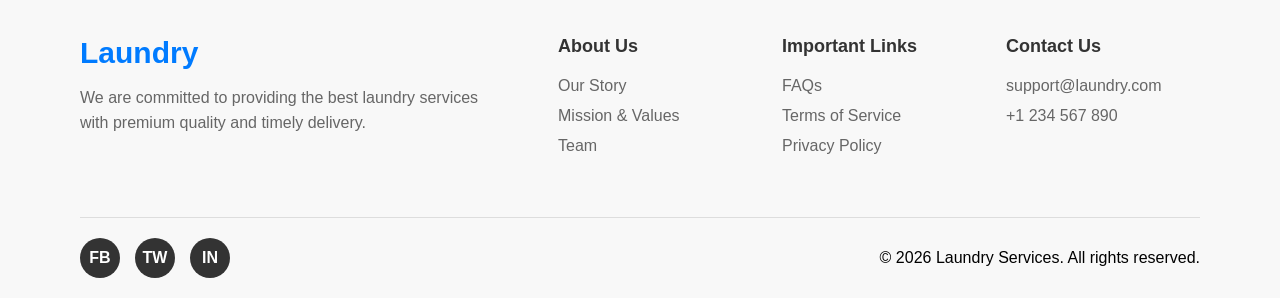
==== commit 78fac01a: "rewrite codes from complex to normal" ====
--- a/assignment-4/index.html
+++ b/assignment-4/index.html
@@ -44,6 +44,21 @@
     </div>
 </div>
 
+<section class="stats-section">
+    <div class="stat-item">
+        <h3>15+</h3>
+        <p>Expert Services</p>
+    </div>
+    <div class="stat-item">
+        <h3>240+</h3>
+        <p>Happy Customers</p>
+    </div>
+    <div class="stat-item">
+        <h3>2+</h3>
+        <p>Years of Excellence</p>
+    </div>
+</section>
+
 <section id="services-booking-section" class="services-booking-section">
     <div class="services-left">
         <h2>Our Services</h2>
@@ -89,19 +104,100 @@
             <div class="service-item">
                 <div class="service-info">
                     <span class="service-icon">🧥</span>
-                    <span class="service-name">Leather & Suede Cleaning</span>
+                    <span class="service-name">Leather & Suede</span>
                     <span class="service-price">₹999.00</span>
                 </div>
-                <button class="action-btn add-btn" data-id="5" data-name="Leather & Suede Cleaning" data-price="999">Add Item ⊕</button>
+                <button class="action-btn add-btn" data-id="5" data-name="Leather & Suede" data-price="999">Add Item ⊕</button>
             </div>
 
             <div class="service-item">
                 <div class="service-info">
                     <span class="service-icon">👗</span>
-                    <span class="service-name">Wedding Dress Cleaning</span>
+                    <span class="service-name">Wedding Dress</span>
                     <span class="service-price">₹2800.00</span>
                 </div>
-                <button class="action-btn add-btn" data-id="6" data-name="Wedding Dress Cleaning" data-price="2800">Add Item ⊕</button>
+                <button class="action-btn add-btn" data-id="6" data-name="Wedding Dress" data-price="2800">Add Item ⊕</button>
+            </div>
+
+            <div class="service-item">
+                <div class="service-info">
+                    <span class="service-icon">👟</span>
+                    <span class="service-name">Shoe Cleaning</span>
+                    <span class="service-price">₹150.00</span>
+                </div>
+                <button class="action-btn add-btn" data-id="7" data-name="Shoe Cleaning" data-price="150">Add Item ⊕</button>
+            </div>
+
+            <div class="service-item">
+                <div class="service-info">
+                    <span class="service-icon">🛏️</span>
+                    <span class="service-name">Bedding & Comforters</span>
+                    <span class="service-price">₹350.00</span>
+                </div>
+                <button class="action-btn add-btn" data-id="8" data-name="Bedding & Comforters" data-price="350">Add Item ⊕</button>
+            </div>
+
+            <div class="service-item">
+                <div class="service-info">
+                    <span class="service-icon">🏠</span>
+                    <span class="service-name">Curtain Cleaning</span>
+                    <span class="service-price">₹400.00</span>
+                </div>
+                <button class="action-btn add-btn" data-id="9" data-name="Curtain Cleaning" data-price="400">Add Item ⊕</button>
+            </div>
+
+            <div class="service-item">
+                <div class="service-info">
+                    <span class="service-icon">🧶</span>
+                    <span class="service-name">Carpet Cleaning</span>
+                    <span class="service-price">₹800.00</span>
+                </div>
+                <button class="action-btn add-btn" data-id="10" data-name="Carpet Cleaning" data-price="800">Add Item ⊕</button>
+            </div>
+
+            <div class="service-item">
+                <div class="service-info">
+                    <span class="service-icon">⚡</span>
+                    <span class="service-name">Express Wash</span>
+                    <span class="service-price">₹250.00</span>
+                </div>
+                <button class="action-btn add-btn" data-id="11" data-name="Express Wash" data-price="250">Add Item ⊕</button>
+            </div>
+
+            <div class="service-item">
+                <div class="service-info">
+                    <span class="service-icon">🪡</span>
+                    <span class="service-name">Alterations & Repairs</span>
+                    <span class="service-price">₹200.00</span>
+                </div>
+                <button class="action-btn add-btn" data-id="12" data-name="Alterations & Repairs" data-price="200">Add Item ⊕</button>
+            </div>
+
+            <div class="service-item">
+                <div class="service-info">
+                    <span class="service-icon">🧸</span>
+                    <span class="service-name">Soft Toy Cleaning</span>
+                    <span class="service-price">₹80.00</span>
+                </div>
+                <button class="action-btn add-btn" data-id="13" data-name="Soft Toy Cleaning" data-price="80">Add Item ⊕</button>
+            </div>
+
+            <div class="service-item">
+                <div class="service-info">
+                    <span class="service-icon">👔</span>
+                    <span class="service-name">Uniform Cleaning</span>
+                    <span class="service-price">₹180.00</span>
+                </div>
+                <button class="action-btn add-btn" data-id="14" data-name="Uniform Cleaning" data-price="180">Add Item ⊕</button>
+            </div>
+
+            <div class="service-item">
+                <div class="service-info">
+                    <span class="service-icon">🧤</span>
+                    <span class="service-name">Hand Wash (Delicates)</span>
+                    <span class="service-price">₹120.00</span>
+                </div>
+                <button class="action-btn add-btn" data-id="15" data-name="Hand Wash (Delicates)" data-price="120">Add Item ⊕</button>
             </div>
         </div>
         <p class="footer-note">ⓘ Add the items to the cart and book now</p>
--- a/assignment-4/style.css
+++ b/assignment-4/style.css
@@ -355,210 +355,8 @@
     border-radius: 50%;
     transition: background-color 0.3s ease;
     font-weight: 600;
-}
     gap: 30px;
     flex-wrap: wrap;
-}
-
-.quality-card {
-    flex: 1;
-    min-width: 250px;
-    padding: 40px 20px;
-    background: #f8f8f8;
-    border-radius: 12px;
-    transition: transform 0.3s ease, box-shadow 0.3s ease;
-}
-
-.quality-card:hover {
-    transform: translateY(-10px);
-    box-shadow: 0 15px 30px rgba(0,0,0,0.1);
-    background: #fff;
-}
-
-.quality-card .icon {
-    font-size: 40px;
-    margin-bottom: 20px;
-}
-
-.quality-card h3 {
-    font-family: sans-serif;
-    font-size: 22px;
-    color: #333;
-    margin-bottom: 15px;
-}
-
-.quality-card p {
-    font-family: sans-serif;
-    color: #666;
-    line-height: 1.6;
-}
-
-/* Newsletter Section */
-.newsletter-section {
-    background-color: #007bff;
-    padding: 80px 20px;
-    text-align: center;
-    color: white;
-}
-
-.newsletter-content h2 {
-    font-family: sans-serif;
-    font-size: 36px;
-    margin-bottom: 15px;
-}
-
-.newsletter-content p {
-    font-family: sans-serif;
-    font-size: 18px;
-    margin-bottom: 40px;
-    opacity: 0.9;
-}
-
-.newsletter-form {
-    display: flex;
-    justify-content: center;
-    gap: 15px;
-    max-width: 800px;
-    margin: 0 auto;
-    flex-wrap: wrap;
-}
-
-.newsletter-form input {
-    padding: 15px 20px;
-    border: none;
-    border-radius: 8px;
-    font-size: 16px;
-    font-family: sans-serif;
-    flex: 1;
-    min-width: 200px;
-}
-
-.newsletter-form input:focus {
-    outline: 2px solid #fff;
-}
-
-.subscribe-btn {
-    padding: 15px 30px;
-    background-color: #333;
-    color: white;
-    border: none;
-    border-radius: 8px;
-    font-size: 16px;
-    font-family: sans-serif;
-    cursor: pointer;
-    transition: background-color 0.3s ease;
-    font-weight: 600;
-}
-
-.subscribe-btn:hover {
-    background-color: #111;
-}
-
-/* Footer */
-.footer {
-    background-color: #f8f8f8;
-    padding: 60px 80px 20px;
-    font-family: sans-serif;
-}
-
-.footer-container {
-    display: flex;
-    justify-content: space-between;
-    gap: 50px;
-    flex-wrap: wrap;
-    margin-bottom: 50px;
-}
-
-.footer-logo {
-    flex: 2;
-    min-width: 250px;
-}
-
-.footer-logo h2 {
-    font-size: 30px;
-    color: #007bff;
-    margin-bottom: 15px;
-}
-
-.footer-logo p {
-    color: #666;
-    line-height: 1.6;
-}
-
-.footer-links {
-    flex: 3;
-    display: flex;
-    justify-content: space-between;
-    gap: 30px;
-    flex-wrap: wrap;
-}
-
-.link-group {
-    flex: 1;
-    min-width: 150px;
-}
-
-.link-group h3 {
-    font-size: 18px;
-    color: #333;
-    margin-bottom: 20px;
-}
-
-.link-group ul {
-    list-style: none;
-    padding: 0;
-}
-
-.link-group ul li {
-    margin-bottom: 12px;
-}
-
-.link-group ul li a {
-    text-decoration: none;
-    color: #666;
-    transition: color 0.3s ease;
-}
-
-.link-group ul li a:hover {
-    color: #007bff;
-}
-
-.footer-bottom {
-    display: flex;
-    justify-content: space-between;
-    align-items: center;
-    padding-top: 20px;
-    border-top: 1px solid #ddd;
-    flex-wrap: wrap;
-    gap: 20px;
-}
-
-.social-icons {
-    display: flex;
-    gap: 15px;
-}
-
-.social-icons a {
-    display: flex;
-    align-items: center;
-    justify-content: center;
-    width: 40px;
-    height: 40px;
-    background-color: #333;
-    color: white;
-    text-decoration: none;
-    border-radius: 50%;
-    transition: background-color 0.3s ease;
-    font-weight: 600;
-}
-
-.social-icons a:hover {
-    background-color: #007bff;
-}
-
-.footer-bottom p {
-    color: #666;
-    font-size: 14px;
 }
 
 /* Services Booking Section */
@@ -773,3 +571,92 @@
 .submit-book-btn:hover {
     background-color: #3a5ce5;
 }
+
+
+/* Stats Section */
+.stats-section {
+    display: flex;
+    justify-content: space-around;
+    align-items: center;
+    background-color: #007bff;
+    color: white;
+    padding: 60px 20px;
+    flex-wrap: wrap;
+    gap: 30px;
+}
+
+.stat-item {
+    text-align: center;
+    flex: 1;
+    min-width: 200px;
+}
+
+.stat-item h3 {
+    font-size: 48px;
+    font-family: sans-serif;
+    margin-bottom: 10px;
+}
+
+.stat-item p {
+    font-size: 18px;
+    font-family: sans-serif;
+    opacity: 0.9;
+}
+
+/* Animations */
+.hero img {
+    transition: transform 0.3s ease;
+}
+
+.hero img:hover {
+    transform: scale(1.05);
+}
+
+.service-item {
+    transition: transform 0.2s ease, box-shadow 0.2s ease;
+    padding: 10px;
+    border-radius: 10px;
+}
+
+.service-item:hover {
+    transform: translateX(5px);
+    background-color: #f8fbff;
+}
+
+/* Mobile Responsiveness */
+@media (max-width: 992px) {
+    .hero {
+        flex-direction: column;
+        align-items: center;
+        text-align: center;
+        padding: 40px;
+    }
+    .h1 {
+        margin: 0 0 40px 0;
+    }
+    .hero img {
+        width: 100%;
+        max-width: 400px;
+    }
+    .nav-items {
+        display: none;
+    }
+}
+
+@media (max-width: 768px) {
+    .navbar {
+        padding: 15px 30px;
+    }
+    .h1-1 {
+        font-size: 40px;
+    }
+    .h1-2 {
+        font-size: 32px;
+    }
+    .services-booking-section {
+        padding: 40px 20px;
+    }
+    .footer {
+        padding: 40px 30px 20px;
+    }
+}
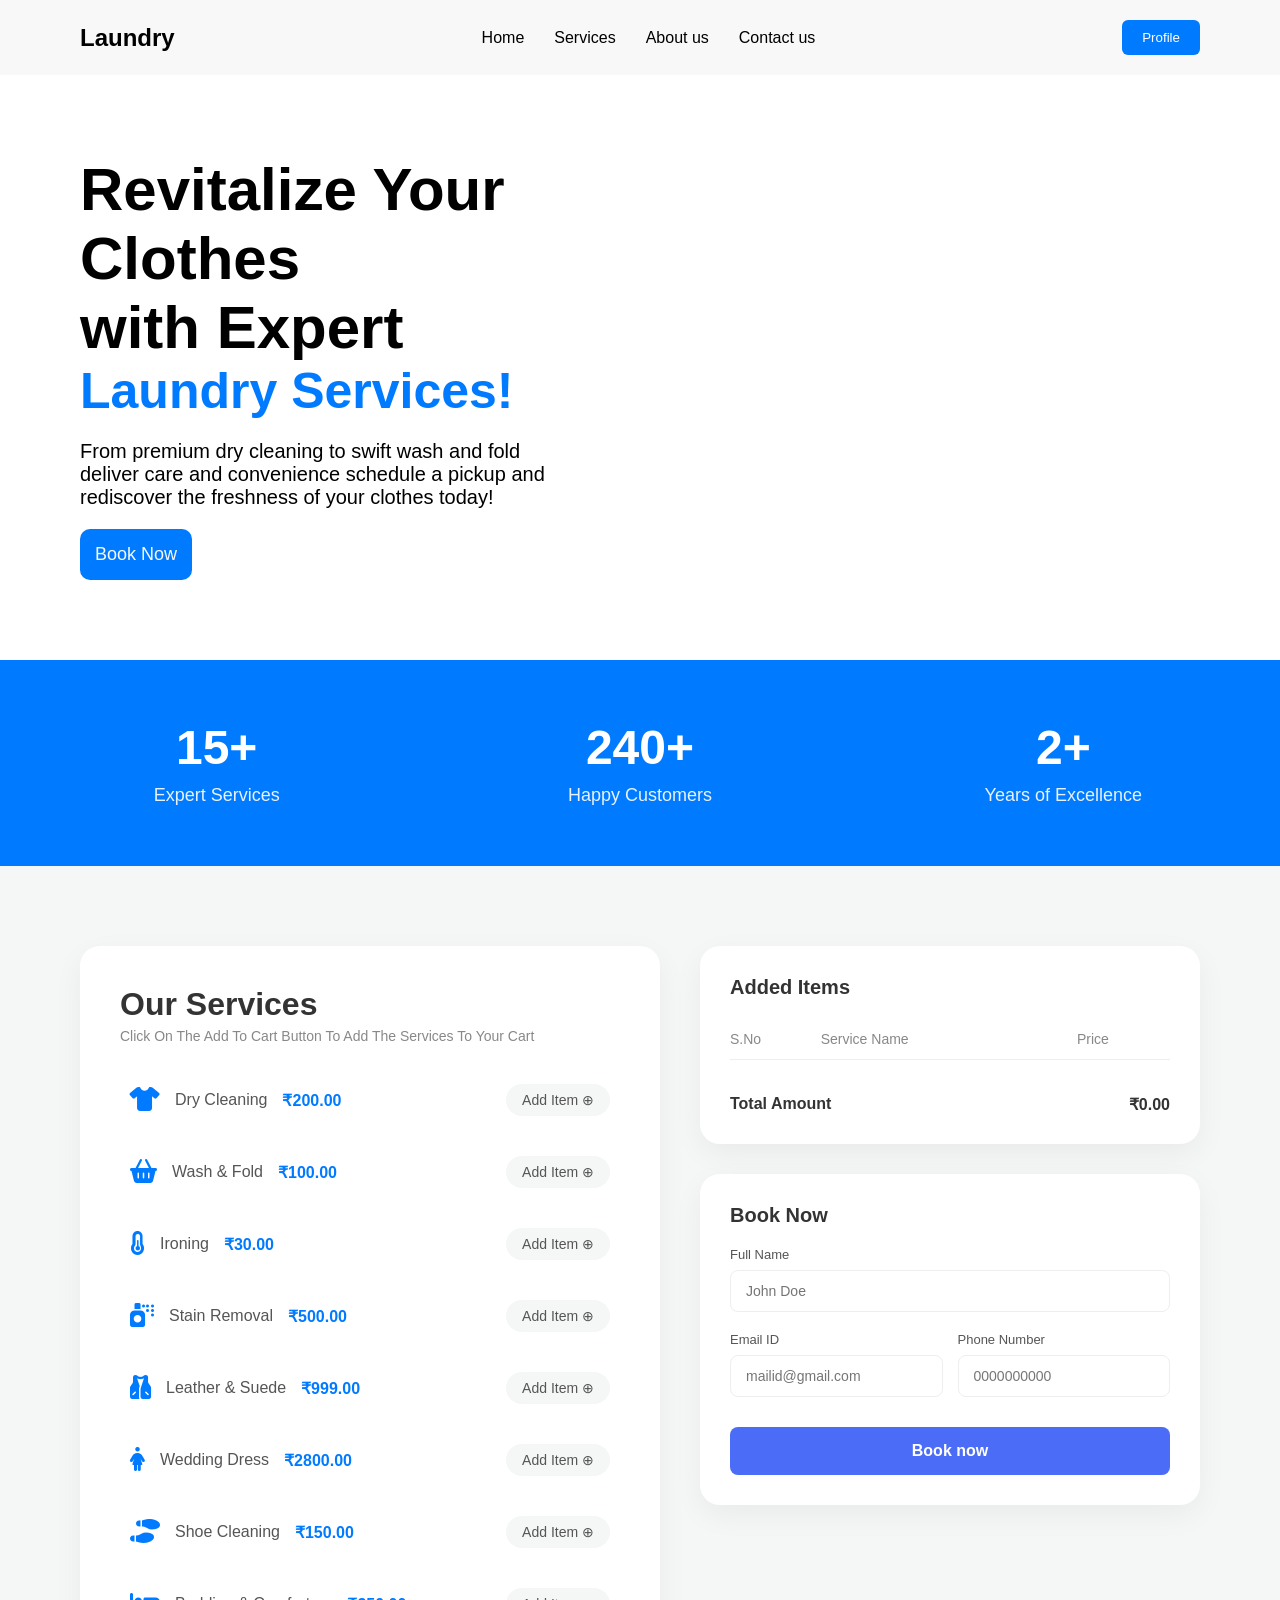
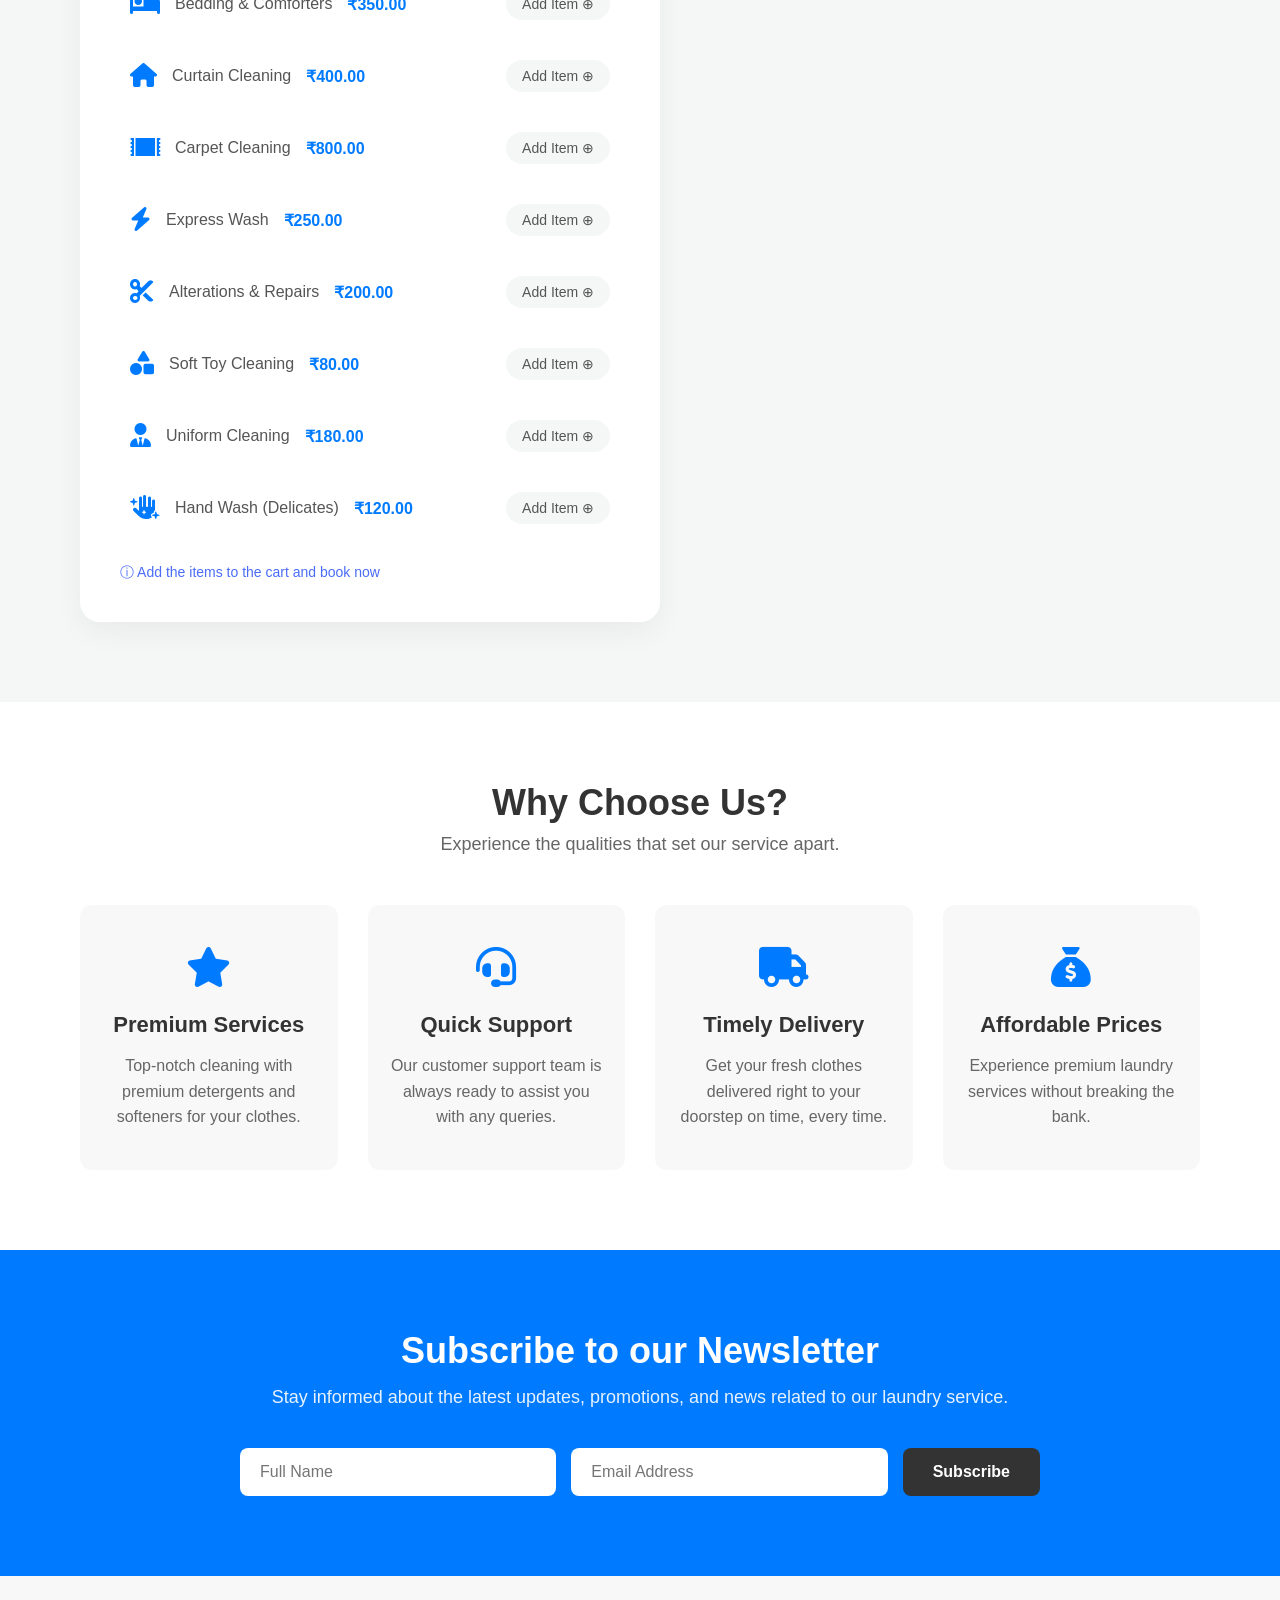
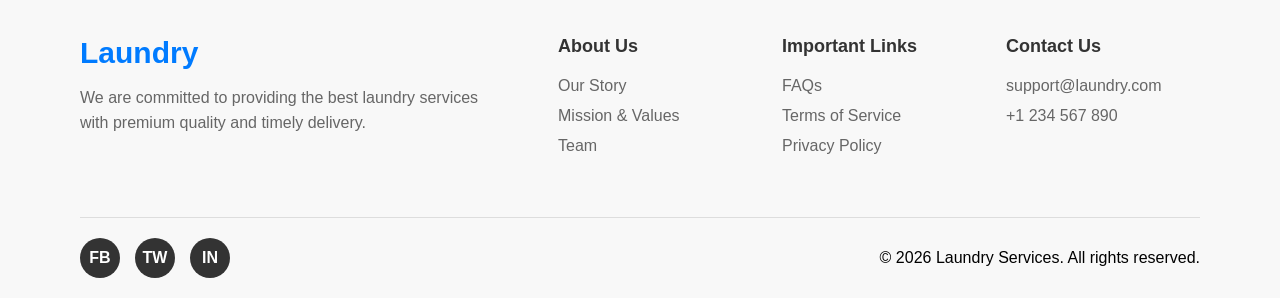
==== commit 41e89d77: "removed icons and added plugins" ====
--- a/assignment-4/index.html
+++ b/assignment-4/index.html
@@ -5,6 +5,7 @@
     <meta name="viewport" content="width=device-width, initial-scale=1.0">
     <title>Laundry website</title>
     <link rel="stylesheet" href="style.css">
+    <link rel="stylesheet" href="https://cdnjs.cloudflare.com/ajax/libs/font-awesome/6.4.0/css/all.min.css">
 </head>
 <body>
 
@@ -36,7 +37,6 @@
         </p>
 
         <button class="service-btn" id="book-btn">Book Now</button>
-        <div id="booking-msg" class="booking-msg">Thank you For Booking the Service We will get back to you soon!</div>
     </div>
 
     <div class="img">
@@ -67,7 +67,7 @@
         <div class="services-list" id="services-list">
             <div class="service-item">
                 <div class="service-info">
-                    <span class="service-icon">👕</span>
+                    <span class="service-icon"><i class="fa-solid fa-shirt"></i></span>
                     <span class="service-name">Dry Cleaning</span>
                     <span class="service-price">₹200.00</span>
                 </div>
@@ -76,7 +76,7 @@
             
             <div class="service-item">
                 <div class="service-info">
-                    <span class="service-icon">🧺</span>
+                    <span class="service-icon"><i class="fa-solid fa-basket-shopping"></i></span>
                     <span class="service-name">Wash & Fold</span>
                     <span class="service-price">₹100.00</span>
                 </div>
@@ -85,7 +85,7 @@
 
             <div class="service-item">
                 <div class="service-info">
-                    <span class="service-icon">🧦</span>
+                    <span class="service-icon"><i class="fa-solid fa-temperature-half"></i></span>
                     <span class="service-name">Ironing</span>
                     <span class="service-price">₹30.00</span>
                 </div>
@@ -94,7 +94,7 @@
 
             <div class="service-item">
                 <div class="service-info">
-                    <span class="service-icon">🧴</span>
+                    <span class="service-icon"><i class="fa-solid fa-spray-can"></i></span>
                     <span class="service-name">Stain Removal</span>
                     <span class="service-price">₹500.00</span>
                 </div>
@@ -103,7 +103,7 @@
 
             <div class="service-item">
                 <div class="service-info">
-                    <span class="service-icon">🧥</span>
+                    <span class="service-icon"><i class="fa-solid fa-vest"></i></span>
                     <span class="service-name">Leather & Suede</span>
                     <span class="service-price">₹999.00</span>
                 </div>
@@ -112,7 +112,7 @@
 
             <div class="service-item">
                 <div class="service-info">
-                    <span class="service-icon">👗</span>
+                    <span class="service-icon"><i class="fa-solid fa-person-dress"></i></span>
                     <span class="service-name">Wedding Dress</span>
                     <span class="service-price">₹2800.00</span>
                 </div>
@@ -121,7 +121,7 @@
 
             <div class="service-item">
                 <div class="service-info">
-                    <span class="service-icon">👟</span>
+                    <span class="service-icon"><i class="fa-solid fa-shoe-prints"></i></span>
                     <span class="service-name">Shoe Cleaning</span>
                     <span class="service-price">₹150.00</span>
                 </div>
@@ -130,7 +130,7 @@
 
             <div class="service-item">
                 <div class="service-info">
-                    <span class="service-icon">🛏️</span>
+                    <span class="service-icon"><i class="fa-solid fa-bed"></i></span>
                     <span class="service-name">Bedding & Comforters</span>
                     <span class="service-price">₹350.00</span>
                 </div>
@@ -139,7 +139,7 @@
 
             <div class="service-item">
                 <div class="service-info">
-                    <span class="service-icon">🏠</span>
+                    <span class="service-icon"><i class="fa-solid fa-house"></i></span>
                     <span class="service-name">Curtain Cleaning</span>
                     <span class="service-price">₹400.00</span>
                 </div>
@@ -148,7 +148,7 @@
 
             <div class="service-item">
                 <div class="service-info">
-                    <span class="service-icon">🧶</span>
+                    <span class="service-icon"><i class="fa-solid fa-rug"></i></span>
                     <span class="service-name">Carpet Cleaning</span>
                     <span class="service-price">₹800.00</span>
                 </div>
@@ -157,7 +157,7 @@
 
             <div class="service-item">
                 <div class="service-info">
-                    <span class="service-icon">⚡</span>
+                    <span class="service-icon"><i class="fa-solid fa-bolt"></i></span>
                     <span class="service-name">Express Wash</span>
                     <span class="service-price">₹250.00</span>
                 </div>
@@ -166,7 +166,7 @@
 
             <div class="service-item">
                 <div class="service-info">
-                    <span class="service-icon">🪡</span>
+                    <span class="service-icon"><i class="fa-solid fa-scissors"></i></span>
                     <span class="service-name">Alterations & Repairs</span>
                     <span class="service-price">₹200.00</span>
                 </div>
@@ -175,7 +175,7 @@
 
             <div class="service-item">
                 <div class="service-info">
-                    <span class="service-icon">🧸</span>
+                    <span class="service-icon"><i class="fa-solid fa-shapes"></i></span>
                     <span class="service-name">Soft Toy Cleaning</span>
                     <span class="service-price">₹80.00</span>
                 </div>
@@ -184,7 +184,7 @@
 
             <div class="service-item">
                 <div class="service-info">
-                    <span class="service-icon">👔</span>
+                    <span class="service-icon"><i class="fa-solid fa-user-tie"></i></span>
                     <span class="service-name">Uniform Cleaning</span>
                     <span class="service-price">₹180.00</span>
                 </div>
@@ -193,7 +193,7 @@
 
             <div class="service-item">
                 <div class="service-info">
-                    <span class="service-icon">🧤</span>
+                    <span class="service-icon"><i class="fa-solid fa-hand-sparkles"></i></span>
                     <span class="service-name">Hand Wash (Delicates)</span>
                     <span class="service-price">₹120.00</span>
                 </div>
@@ -242,6 +242,7 @@
                     </div>
                 </div>
                 <button type="submit" class="submit-book-btn">Book now</button>
+                <div id="booking-msg" class="booking-msg" style="text-align: center;">Thank you for your booking! A confirmation email has been sent.</div>
             </form>
         </div>
     </div>
@@ -254,22 +255,22 @@
     </div>
     <div class="qualities-container">
         <div class="quality-card">
-            <div class="icon">⭐</div>
+            <div class="icon"><i class="fa-solid fa-star"></i></div>
             <h3>Premium Services</h3>
             <p>Top-notch cleaning with premium detergents and softeners for your clothes.</p>
         </div>
         <div class="quality-card">
-            <div class="icon">🎧</div>
+            <div class="icon"><i class="fa-solid fa-headset"></i></div>
             <h3>Quick Support</h3>
             <p>Our customer support team is always ready to assist you with any queries.</p>
         </div>
         <div class="quality-card">
-            <div class="icon">🚚</div>
+            <div class="icon"><i class="fa-solid fa-truck"></i></div>
             <h3>Timely Delivery</h3>
             <p>Get your fresh clothes delivered right to your doorstep on time, every time.</p>
         </div>
         <div class="quality-card">
-            <div class="icon">💰</div>
+            <div class="icon"><i class="fa-solid fa-sack-dollar"></i></div>
             <h3>Affordable Prices</h3>
             <p>Experience premium laundry services without breaking the bank.</p>
         </div>
--- a/assignment-4/style.css
+++ b/assignment-4/style.css
@@ -183,6 +183,7 @@
 .quality-card .icon {
     font-size: 40px;
     margin-bottom: 20px;
+    color: #007bff;
 }
 
 .quality-card h3 {
@@ -416,6 +417,7 @@
 
 .service-icon {
     font-size: 24px;
+    color: #007bff;
 }
 
 .service-name {
